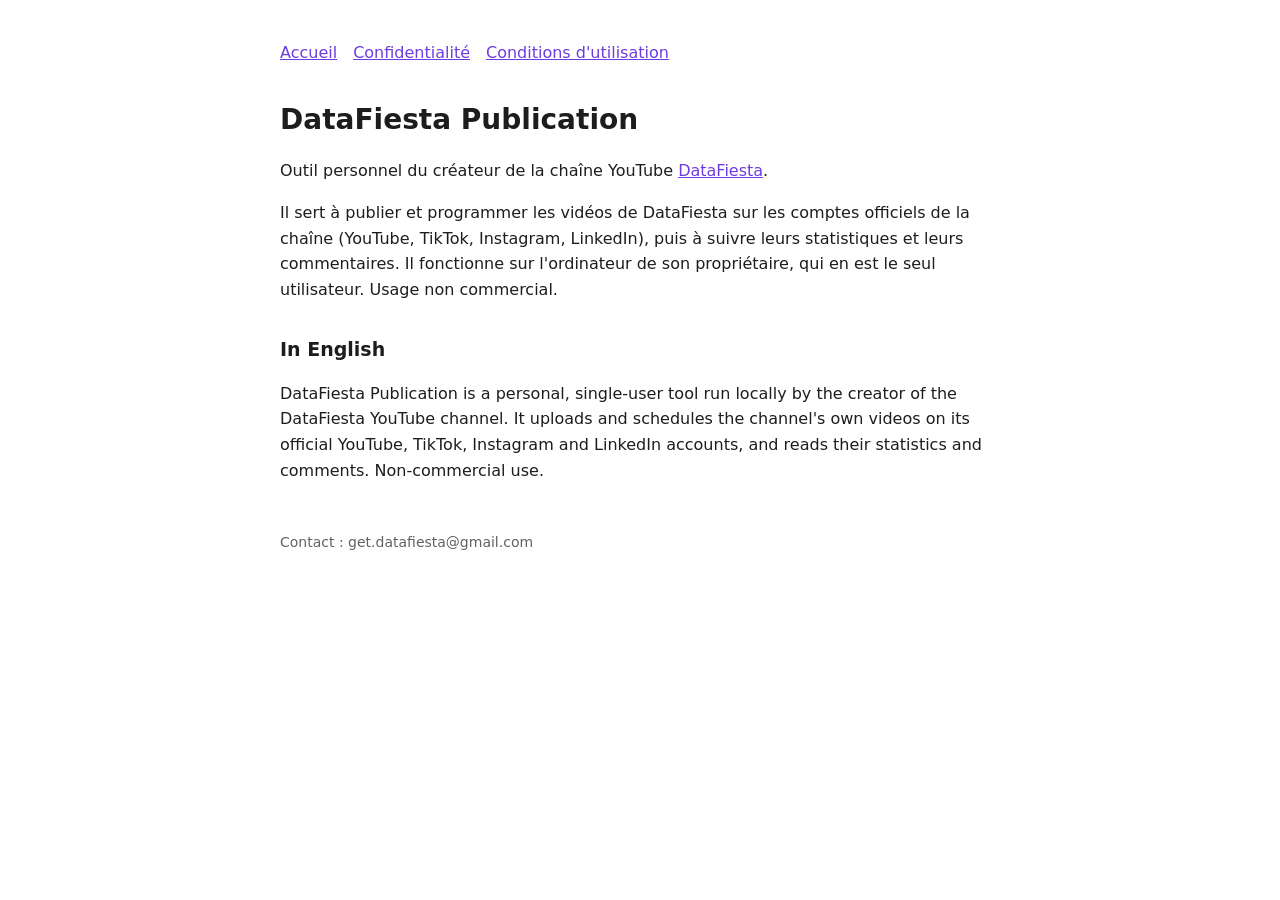
==== index.html @ 9ed77259 "Add files via upload" ====
<!doctype html><html lang="fr"><head><meta charset="utf-8"><meta name="viewport" content="width=device-width,initial-scale=1">
<title>DataFiesta Publication</title><link rel="stylesheet" href="style.css"></head><body><main>
<nav><a href="./">Accueil</a><a href="confidentialite/">Confidentialité</a><a href="conditions/">Conditions d'utilisation</a></nav>
<h1>DataFiesta Publication</h1>
<p>Outil personnel du créateur de la chaîne YouTube <a href="https://www.youtube.com/@data_fiesta">DataFiesta</a>.</p>
<p>Il sert à publier et programmer les vidéos de DataFiesta sur les comptes officiels de la chaîne (YouTube, TikTok, Instagram, LinkedIn), puis à suivre leurs statistiques et leurs commentaires. Il fonctionne sur l'ordinateur de son propriétaire, qui en est le seul utilisateur. Usage non commercial.</p>
<h2>In English</h2>
<p>DataFiesta Publication is a personal, single-user tool run locally by the creator of the DataFiesta YouTube channel. It uploads and schedules the channel's own videos on its official YouTube, TikTok, Instagram and LinkedIn accounts, and reads their statistics and comments. Non-commercial use.</p>
<footer>Contact : get.datafiesta@gmail.com</footer>
</main></body></html>
---- style.css ----
:root{--fond:#ffffff;--texte:#1d1d1f;--doux:#5f6368;--accent:#6c3ce0}
@media (prefers-color-scheme:dark){:root{--fond:#16161a;--texte:#ececf1;--doux:#a0a0ab;--accent:#a98bff}}
body{background:var(--fond);color:var(--texte);font:16px/1.6 -apple-system,system-ui,sans-serif;margin:0}
main{max-width:720px;margin:0 auto;padding:40px 16px}
h1{font-size:28px;margin:0 0 4px}h2{font-size:19px;margin-top:32px}
nav a,a{color:var(--accent)}nav{margin-bottom:32px;display:flex;gap:16px;flex-wrap:wrap}
.date,footer{color:var(--doux);font-size:14px}footer{margin-top:48px}
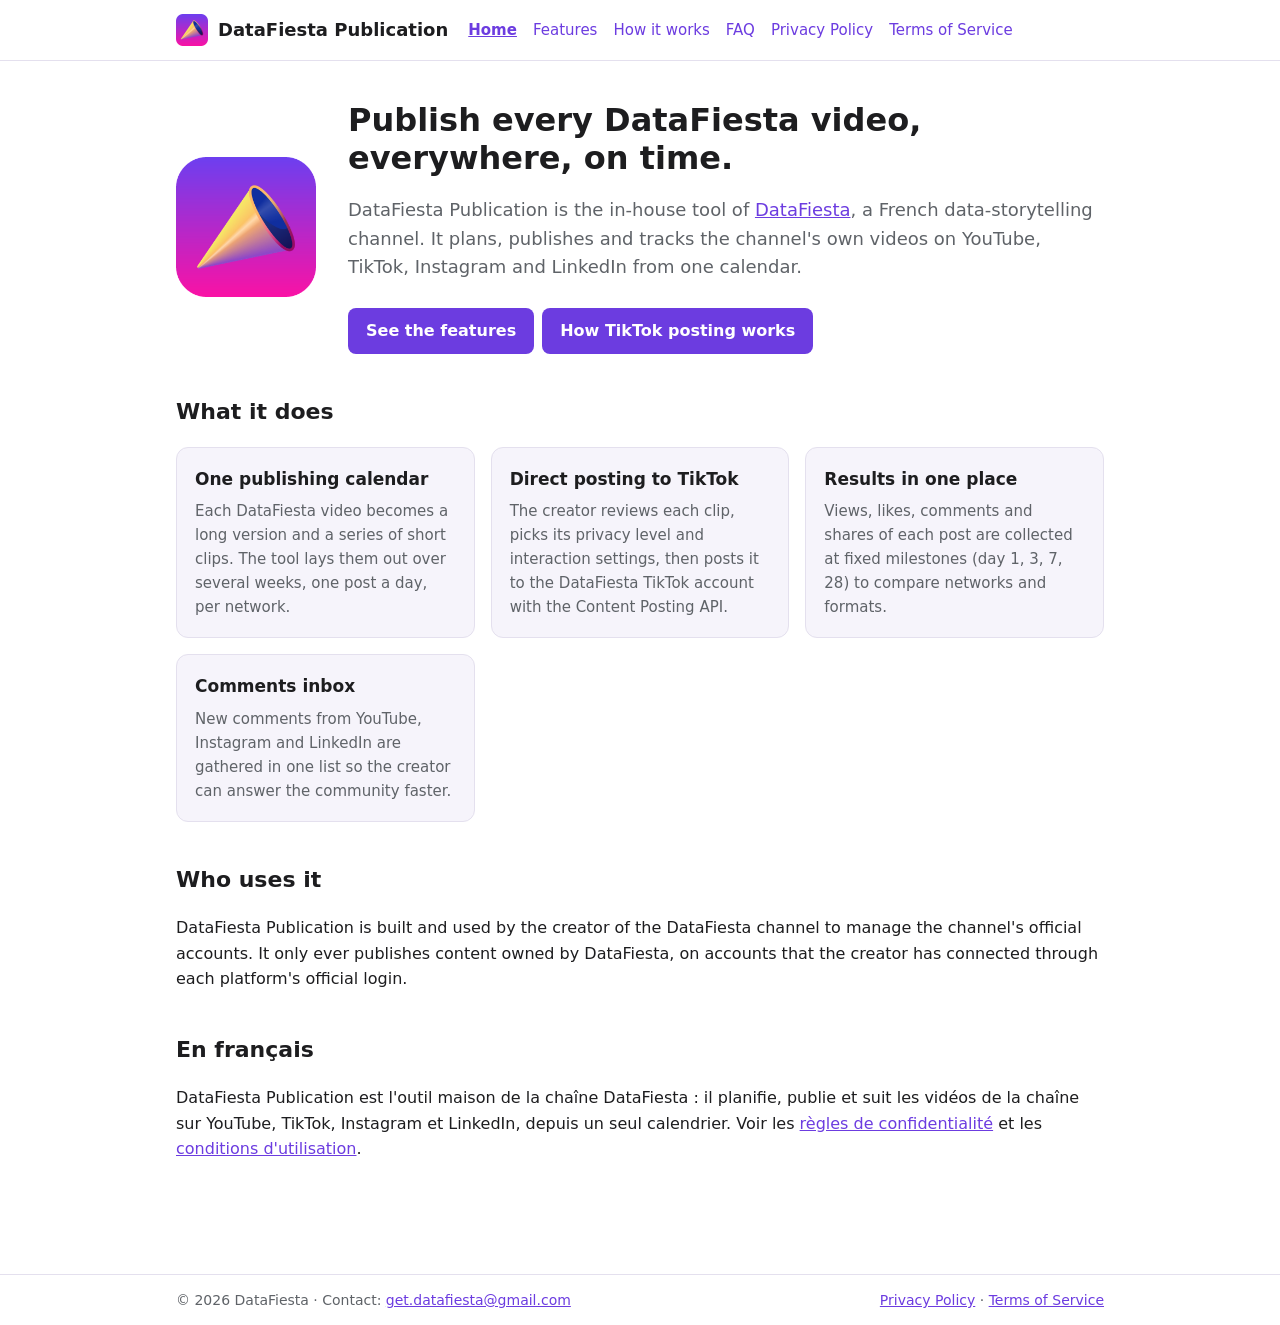
==== commit 30ccc332: "Site complet : pages Features, How it works, FAQ + favicon = icône de l'appli" ====
--- a/index.html
+++ b/index.html
@@ -1,10 +1,22 @@
-<!doctype html><html lang="fr"><head><meta charset="utf-8"><meta name="viewport" content="width=device-width,initial-scale=1">
-<title>DataFiesta Publication</title><link rel="stylesheet" href="style.css"></head><body><main>
-<nav><a href="./">Accueil</a><a href="confidentialite/">Confidentialité</a><a href="conditions/">Conditions d'utilisation</a></nav>
-<h1>DataFiesta Publication</h1>
-<p>Outil personnel du créateur de la chaîne YouTube <a href="https://www.youtube.com/@data_fiesta">DataFiesta</a>.</p>
-<p>Il sert à publier et programmer les vidéos de DataFiesta sur les comptes officiels de la chaîne (YouTube, TikTok, Instagram, LinkedIn), puis à suivre leurs statistiques et leurs commentaires. Il fonctionne sur l'ordinateur de son propriétaire, qui en est le seul utilisateur. Usage non commercial.</p>
-<h2>In English</h2>
-<p>DataFiesta Publication is a personal, single-user tool run locally by the creator of the DataFiesta YouTube channel. It uploads and schedules the channel's own videos on its official YouTube, TikTok, Instagram and LinkedIn accounts, and reads their statistics and comments. Non-commercial use.</p>
-<footer>Contact : get.datafiesta@gmail.com</footer>
-</main></body></html>
+<!doctype html><html lang="en"><head><meta charset="utf-8"><meta name="viewport" content="width=device-width,initial-scale=1">
+<title>DataFiesta Publication</title><meta name="description" content="DataFiesta Publication: the publishing and analytics tool of the DataFiesta channel.">
+<link rel="icon" href="favicon.ico" sizes="any"><link rel="icon" type="image/png" href="icone.png"><link rel="apple-touch-icon" href="apple-touch-icon.png">
+<link rel="stylesheet" href="style.css"></head><body>
+<header><div class="barre"><a class="marque" href=""><img src="icone.png" alt="">DataFiesta Publication</a>
+<nav><a href="" aria-current="page">Home</a><a href="features/">Features</a><a href="how-it-works/">How it works</a><a href="faq/">FAQ</a><a href="confidentialite/">Privacy Policy</a><a href="conditions/">Terms of Service</a></nav></div></header><main>
+<section class="hero"><img src="icone.png" alt="DataFiesta Publication icon"><div>
+<h1>Publish every DataFiesta video, everywhere, on time.</h1>
+<p class="lead">DataFiesta Publication is the in-house tool of <a href="https://www.youtube.com/@data_fiesta">DataFiesta</a>, a French data-storytelling channel. It plans, publishes and tracks the channel's own videos on YouTube, TikTok, Instagram and LinkedIn from one calendar.</p>
+<a class="bouton" href="features/">See the features</a><a class="bouton" href="how-it-works/">How TikTok posting works</a></div></section>
+<h2>What it does</h2>
+<div class="grille">
+<div class="carte"><h3>One publishing calendar</h3><p>Each DataFiesta video becomes a long version and a series of short clips. The tool lays them out over several weeks, one post a day, per network.</p></div>
+<div class="carte"><h3>Direct posting to TikTok</h3><p>The creator reviews each clip, picks its privacy level and interaction settings, then posts it to the DataFiesta TikTok account with the Content Posting API.</p></div>
+<div class="carte"><h3>Results in one place</h3><p>Views, likes, comments and shares of each post are collected at fixed milestones (day 1, 3, 7, 28) to compare networks and formats.</p></div>
+<div class="carte"><h3>Comments inbox</h3><p>New comments from YouTube, Instagram and LinkedIn are gathered in one list so the creator can answer the community faster.</p></div>
+</div>
+<h2>Who uses it</h2>
+<p>DataFiesta Publication is built and used by the creator of the DataFiesta channel to manage the channel's official accounts. It only ever publishes content owned by DataFiesta, on accounts that the creator has connected through each platform's official login.</p>
+<h2>En français</h2>
+<p>DataFiesta Publication est l'outil maison de la chaîne DataFiesta : il planifie, publie et suit les vidéos de la chaîne sur YouTube, TikTok, Instagram et LinkedIn, depuis un seul calendrier. Voir les <a href="confidentialite/">règles de confidentialité</a> et les <a href="conditions/">conditions d'utilisation</a>.</p>
+</main><footer><div class="barre"><span>© 2026 DataFiesta · Contact: <a href="mailto:get.datafiesta@gmail.com">get.datafiesta@gmail.com</a></span><span><a href="confidentialite/">Privacy Policy</a> · <a href="conditions/">Terms of Service</a></span></div></footer></body></html>
--- a/style.css
+++ b/style.css
@@ -1,7 +1,24 @@
-:root{--fond:#ffffff;--texte:#1d1d1f;--doux:#5f6368;--accent:#6c3ce0}
-@media (prefers-color-scheme:dark){:root{--fond:#16161a;--texte:#ececf1;--doux:#a0a0ab;--accent:#a98bff}}
+:root{--fond:#ffffff;--carte:#f6f4fb;--texte:#1d1d1f;--doux:#5f6368;--accent:#6c3ce0;--bord:#e4e0ee}
+@media (prefers-color-scheme:dark){:root{--fond:#16161a;--carte:#1f1f26;--texte:#ececf1;--doux:#a0a0ab;--accent:#a98bff;--bord:#2e2e38}}
+*{box-sizing:border-box}
 body{background:var(--fond);color:var(--texte);font:16px/1.6 -apple-system,system-ui,sans-serif;margin:0}
-main{max-width:720px;margin:0 auto;padding:40px 16px}
-h1{font-size:28px;margin:0 0 4px}h2{font-size:19px;margin-top:32px}
-nav a,a{color:var(--accent)}nav{margin-bottom:32px;display:flex;gap:16px;flex-wrap:wrap}
-.date,footer{color:var(--doux);font-size:14px}footer{margin-top:48px}
+header{border-bottom:1px solid var(--bord)}
+.barre{max-width:960px;margin:0 auto;padding:14px 16px;display:flex;align-items:center;gap:20px;flex-wrap:wrap}
+.marque{display:flex;align-items:center;gap:10px;font-weight:700;color:var(--texte);text-decoration:none;font-size:18px}
+.marque img{width:32px;height:32px}
+nav{display:flex;gap:16px;flex-wrap:wrap;font-size:15px}
+nav a,a{color:var(--accent)}nav a{text-decoration:none}nav a[aria-current]{font-weight:700;text-decoration:underline}
+main{max-width:960px;margin:0 auto;padding:40px 16px}
+.hero{display:flex;gap:32px;align-items:center;flex-wrap:wrap;margin-bottom:24px}
+.hero img{width:140px;height:140px}
+.hero div{flex:1;min-width:260px}
+h1{font-size:32px;line-height:1.2;margin:0 0 8px}h2{font-size:22px;margin-top:40px}h3{font-size:17px;margin:0 0 6px}
+.lead{font-size:18px;color:var(--doux)}
+.grille{display:grid;grid-template-columns:repeat(auto-fit,minmax(240px,1fr));gap:16px;margin-top:16px}
+.carte{background:var(--carte);border:1px solid var(--bord);border-radius:12px;padding:18px}
+.carte p{margin:0;color:var(--doux);font-size:15px}
+.bouton{display:inline-block;background:var(--accent);color:#fff;padding:10px 18px;border-radius:8px;text-decoration:none;font-weight:600;margin:8px 8px 0 0}
+ol.etapes li{margin-bottom:12px}
+.date{color:var(--doux);font-size:14px}
+footer{border-top:1px solid var(--bord);margin-top:56px}
+footer .barre{color:var(--doux);font-size:14px;justify-content:space-between}
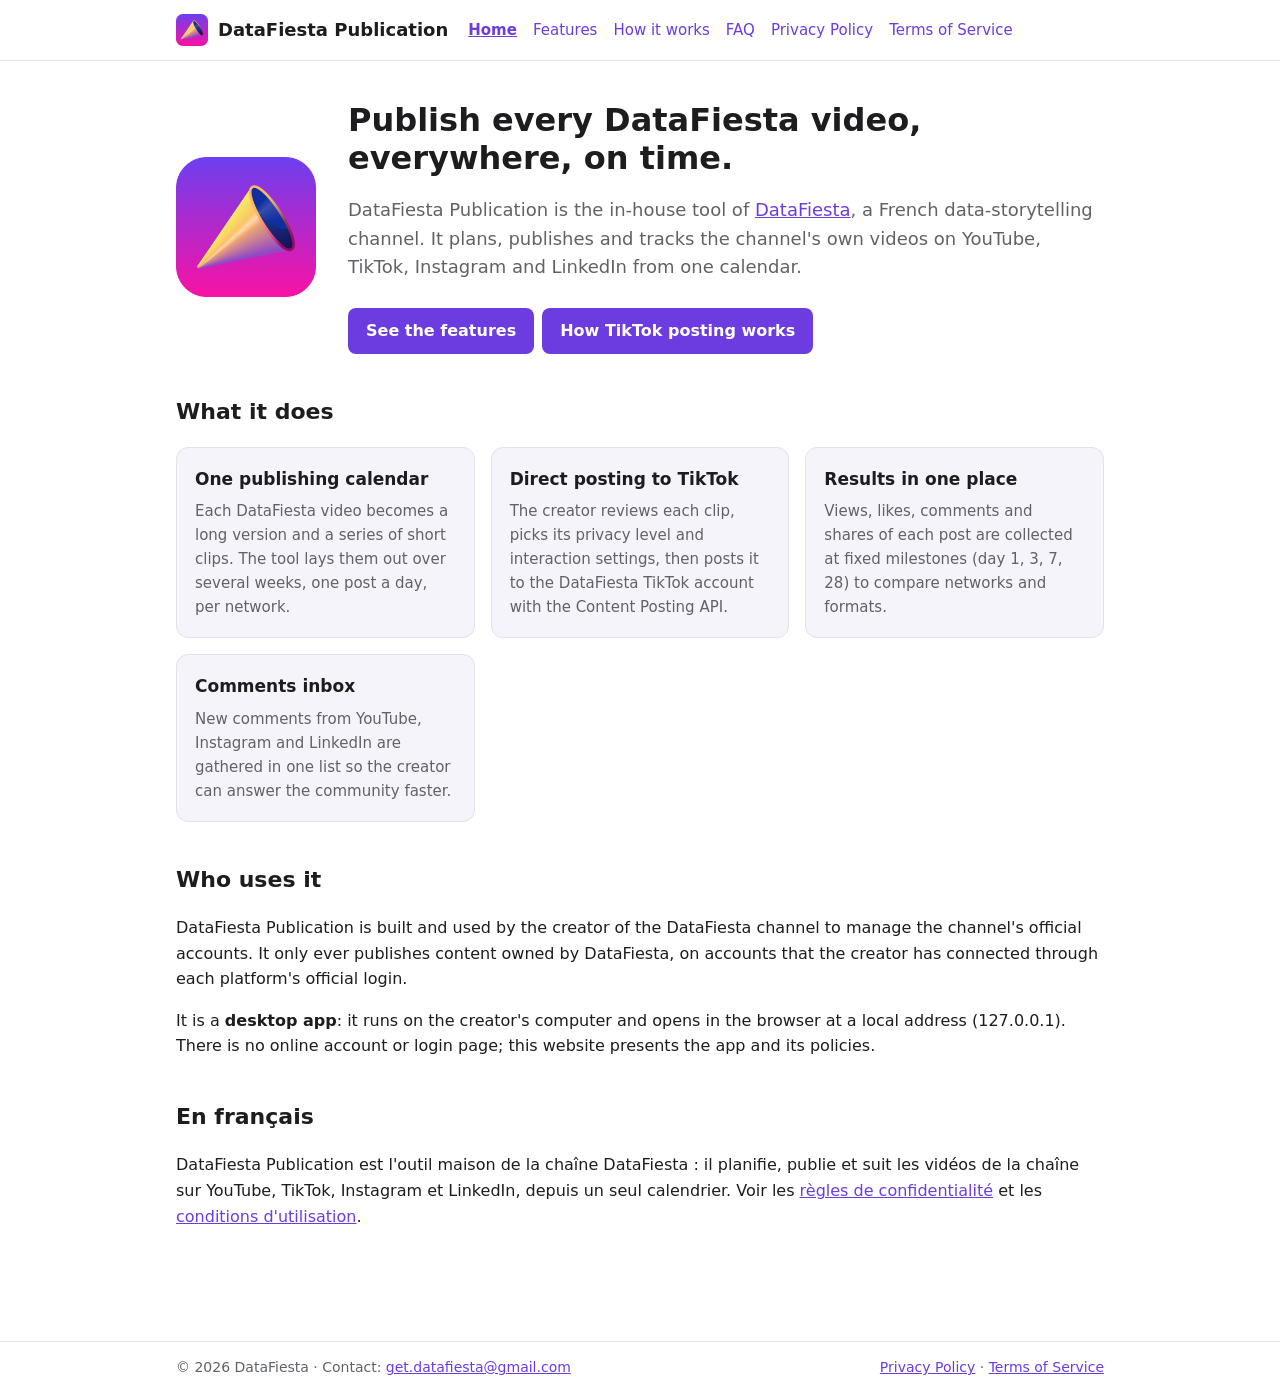
==== commit 2f30817b: "Site : préciser que l'appli est une application de bureau (127.0.0.1)" ====
--- a/index.html
+++ b/index.html
@@ -17,6 +17,7 @@
 </div>
 <h2>Who uses it</h2>
 <p>DataFiesta Publication is built and used by the creator of the DataFiesta channel to manage the channel's official accounts. It only ever publishes content owned by DataFiesta, on accounts that the creator has connected through each platform's official login.</p>
+<p>It is a <b>desktop app</b>: it runs on the creator's computer and opens in the browser at a local address (127.0.0.1). There is no online account or login page; this website presents the app and its policies.</p>
 <h2>En français</h2>
 <p>DataFiesta Publication est l'outil maison de la chaîne DataFiesta : il planifie, publie et suit les vidéos de la chaîne sur YouTube, TikTok, Instagram et LinkedIn, depuis un seul calendrier. Voir les <a href="confidentialite/">règles de confidentialité</a> et les <a href="conditions/">conditions d'utilisation</a>.</p>
 </main><footer><div class="barre"><span>© 2026 DataFiesta · Contact: <a href="mailto:get.datafiesta@gmail.com">get.datafiesta@gmail.com</a></span><span><a href="confidentialite/">Privacy Policy</a> · <a href="conditions/">Terms of Service</a></span></div></footer></body></html>
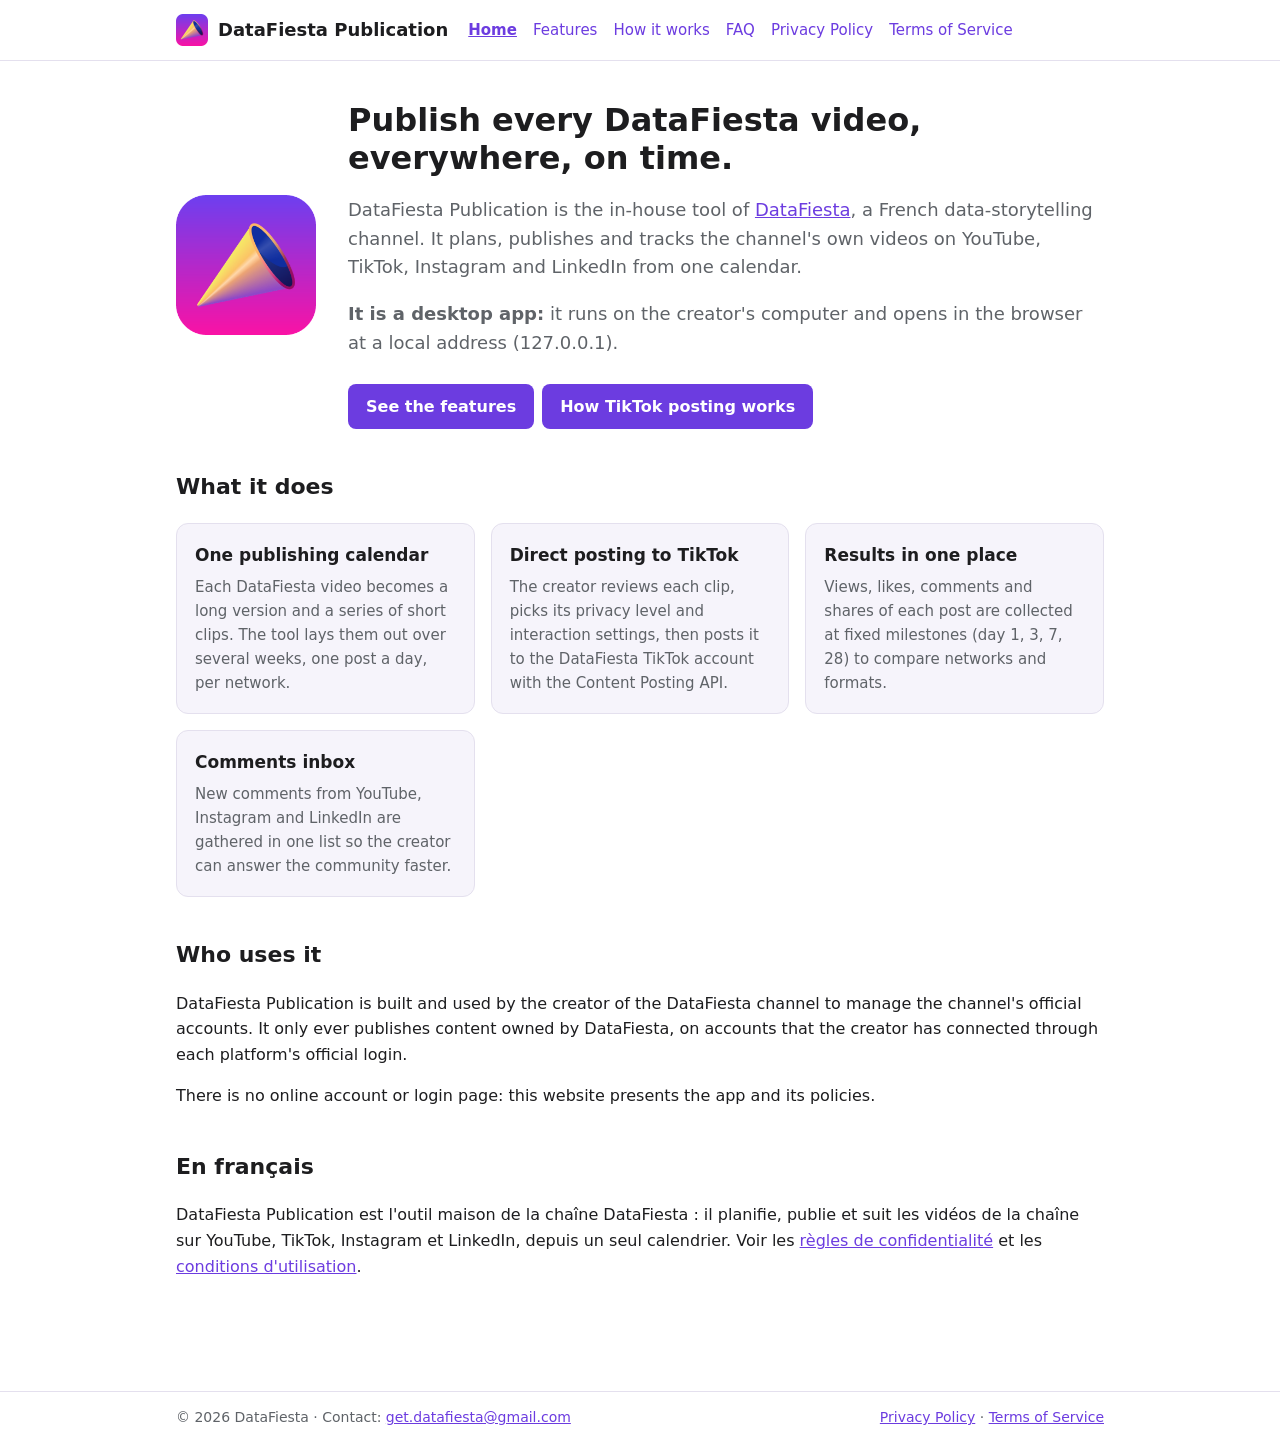
==== commit 5f11d507: "Site : « desktop app » en haut de l'accueil" ====
--- a/index.html
+++ b/index.html
@@ -7,6 +7,7 @@
 <section class="hero"><img src="icone.png" alt="DataFiesta Publication icon"><div>
 <h1>Publish every DataFiesta video, everywhere, on time.</h1>
 <p class="lead">DataFiesta Publication is the in-house tool of <a href="https://www.youtube.com/@data_fiesta">DataFiesta</a>, a French data-storytelling channel. It plans, publishes and tracks the channel's own videos on YouTube, TikTok, Instagram and LinkedIn from one calendar.</p>
+<p class="lead"><b>It is a desktop app:</b> it runs on the creator's computer and opens in the browser at a local address (127.0.0.1).</p>
 <a class="bouton" href="features/">See the features</a><a class="bouton" href="how-it-works/">How TikTok posting works</a></div></section>
 <h2>What it does</h2>
 <div class="grille">
@@ -17,7 +18,7 @@
 </div>
 <h2>Who uses it</h2>
 <p>DataFiesta Publication is built and used by the creator of the DataFiesta channel to manage the channel's official accounts. It only ever publishes content owned by DataFiesta, on accounts that the creator has connected through each platform's official login.</p>
-<p>It is a <b>desktop app</b>: it runs on the creator's computer and opens in the browser at a local address (127.0.0.1). There is no online account or login page; this website presents the app and its policies.</p>
+<p>There is no online account or login page: this website presents the app and its policies.</p>
 <h2>En français</h2>
 <p>DataFiesta Publication est l'outil maison de la chaîne DataFiesta : il planifie, publie et suit les vidéos de la chaîne sur YouTube, TikTok, Instagram et LinkedIn, depuis un seul calendrier. Voir les <a href="confidentialite/">règles de confidentialité</a> et les <a href="conditions/">conditions d'utilisation</a>.</p>
 </main><footer><div class="barre"><span>© 2026 DataFiesta · Contact: <a href="mailto:get.datafiesta@gmail.com">get.datafiesta@gmail.com</a></span><span><a href="confidentialite/">Privacy Policy</a> · <a href="conditions/">Terms of Service</a></span></div></footer></body></html>
